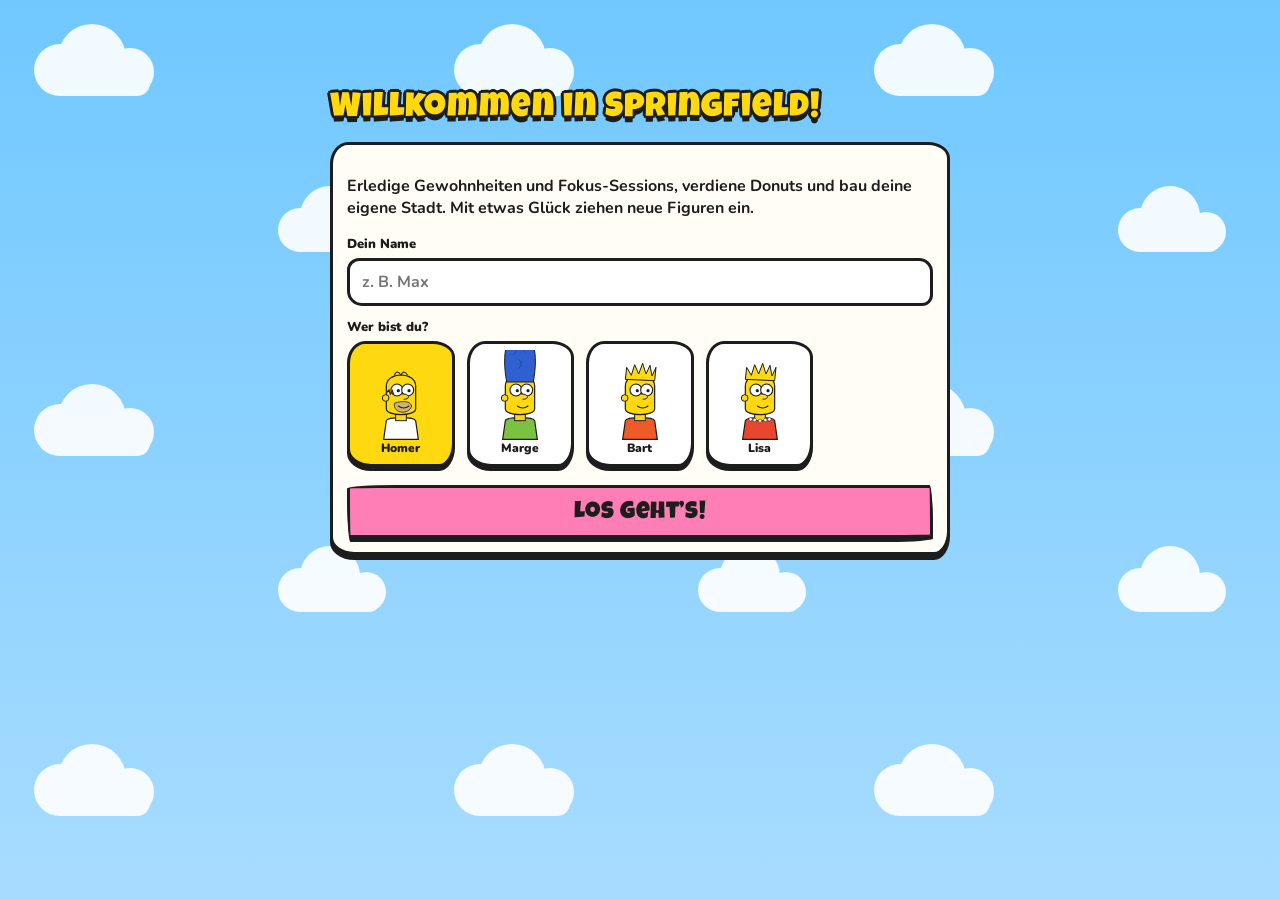
==== index.html @ 003616ef "Springfield Habits: first online version Simpsons-themed habit and focus PWA: world builder, researc" ====
<!doctype html>
<html lang="de">
<head>
  <meta charset="utf-8">
  <meta name="viewport" content="width=device-width, initial-scale=1, viewport-fit=cover, user-scalable=no">
  <title>Springfield Habits</title>
  <meta name="theme-color" content="#2f8fd6">
  <meta name="color-scheme" content="light">
  <meta name="apple-mobile-web-app-capable" content="yes">
  <meta name="mobile-web-app-capable" content="yes">
  <meta name="apple-mobile-web-app-status-bar-style" content="black-translucent">
  <meta name="apple-mobile-web-app-title" content="Springfield">
  <link rel="manifest" href="manifest.webmanifest">
  <link rel="apple-touch-icon" href="icon-180.png">
  <link rel="icon" href="icon.svg" type="image/svg+xml">
  <link rel="preconnect" href="https://fonts.googleapis.com">
  <link rel="preconnect" href="https://fonts.gstatic.com" crossorigin>
  <link href="https://fonts.googleapis.com/css2?family=Luckiest+Guy&family=Nunito:wght@600;700;800;900&display=swap" rel="stylesheet">
  <link rel="stylesheet" href="style.css">
</head>
<body>
  <canvas id="world"></canvas>
  <header id="hud"></header>
  <div id="homeui" hidden></div>
  <div id="buildui" hidden></div>
  <main id="page" hidden></main>
  <div id="bubble" class="bubble" hidden></div>
  <div id="modal" hidden><div class="sheet" id="sheet"></div></div>
  <div id="toasts"></div>
  <script src="data.js"></script>
  <script src="questdata.js"></script>
  <script src="art.js"></script>
  <script src="icons.js"></script>
  <script src="isoart.js"></script>
  <script src="app.js"></script>
  <script src="quests.js"></script>
  <script src="remind.js"></script>
  <script src="world.js"></script>
</body>
</html>
---- style.css ----
/* Springfield Habits – Cartoon-Stil: dicke schwarze Konturen, flache Farben, wackelige Formen */
:root {
  --sky: #70c8ff;
  --sky2: #a8dcff;
  --yellow: #ffd90f;
  --ink: #1d1d1d;
  --ink2: #3a4150;
  --muted: #6a7384;
  --card: #fffdf6;
  --line: #e6e1d2;
  --pink: #ff7eb6;
  --blue: #4aa3f0;
  --green: #7cc242;
  --red: #f05a28;
  --orange: #f2a33a;
  --wob: 18px 22px 16px 24px / 22px 16px 24px 18px;
  --wob2: 255px 18px 225px 18px / 18px 225px 18px 255px;
  --font: "Nunito", ui-rounded, "SF Pro Rounded", system-ui, sans-serif;
  --display: "Luckiest Guy", "Arial Black", Impact, sans-serif;
  font-family: var(--font);
  font-weight: 700;
  color: var(--ink);
}
* { box-sizing: border-box; -webkit-tap-highlight-color: transparent; }
html, body { margin: 0; height: 100%; overflow: hidden; }
body { background: #2f8fd6; overscroll-behavior: none; -webkit-user-select: none; user-select: none; }
input, textarea, select, button { font: inherit; color: inherit; }
textarea, input[type=text], input[type=number] { -webkit-user-select: text; user-select: text; }
button { cursor: pointer; }
[hidden] { display: none !important; }

/* ---------- Welt ---------- */
#world { position: fixed; inset: 0; width: 100vw; height: 100vh; touch-action: none; display: block; }

/* ---------- HUD ---------- */
#hud { position: fixed; top: 0; left: 0; right: 0; z-index: 30; display: flex; justify-content: center; align-items: center;
  padding: calc(env(safe-area-inset-top) + 10px) 12px 0; pointer-events: none; }
#hud > * { pointer-events: auto; }
.hudpill { display: flex; align-items: center; gap: 8px; background: rgba(20, 34, 54, .82); color: #fff; border: 3px solid var(--ink); border-radius: 999px;
  padding: 3px 14px 3px 4px; box-shadow: 0 4px 0 rgba(0,0,0,.35); font-weight: 900; font-size: 15px; backdrop-filter: blur(6px); -webkit-backdrop-filter: blur(6px); }
.hudpill .me { display: flex; align-items: center; gap: 6px; border: 0; background: none; color: #fff; padding: 0; font-weight: 900; }
.hudpill .face { width: 32px; height: 32px; border-radius: 50%; overflow: hidden; background: #fff3a8; border: 2px solid var(--ink); display: block; }
.hudpill .lvl { display: flex; flex-direction: column; align-items: flex-start; line-height: 1; font-size: 13px; }
.hudpill .sep { width: 1.5px; height: 20px; background: rgba(255,255,255,.3); }
.hudpill .hstat { display: inline-flex; align-items: center; gap: 4px; font-variant-numeric: tabular-nums; white-space: nowrap; }
.xpbar { height: 6px; width: 48px; background: rgba(255,255,255,.25); border-radius: 3px; overflow: hidden; margin-top: 3px; }
.xpbar i { display: block; height: 100%; background: #6be05a; border-radius: 3px; }
.card .xpbar { background: #e8e4d6; border: 1.5px solid var(--ink); }
.card .xpbar i { background: var(--green); }
.gear { position: absolute; right: 12px; top: calc(env(safe-area-inset-top) + 8px); }

/* ---------- Runde Cartoon-Buttons ---------- */
.rbtn { width: 58px; height: 58px; border-radius: 50%; border: 3px solid var(--ink); background: #fffdf6; display: grid; place-items: center;
  box-shadow: 0 4px 0 var(--ink); padding: 0; transition: transform .08s; }
.rbtn:active { transform: translateY(3px); box-shadow: 0 1px 0 var(--ink); }
.rbtn.small { width: 44px; height: 44px; box-shadow: 0 3px 0 var(--ink); }

/* ---------- Startbildschirm-Steuerung ---------- */
#homeui { position: fixed; inset: 0; z-index: 20; pointer-events: none; }
#homeui > * { pointer-events: auto; }
.todaychip { position: absolute; left: 50%; transform: translateX(-50%); top: calc(env(safe-area-inset-top) + 62px); border: 2px solid var(--ink);
  background: rgba(20, 34, 54, .75); color: #fff; border-radius: 999px; padding: 4px 12px; font-size: 13px; font-weight: 800; white-space: nowrap; }
.homebar { position: absolute; left: 0; right: 0; bottom: calc(env(safe-area-inset-bottom) + 16px); display: flex; align-items: flex-end; justify-content: space-between; padding: 0 18px; pointer-events: none; }
.homebar > * { pointer-events: auto; }
.homebar > .rbtn { margin-bottom: 4px; }
.mainbtns { display: flex; flex-direction: column; align-items: center; gap: 10px; }
.checkin { display: flex; align-items: center; gap: 8px; font-size: 30px !important; padding: 8px 22px 6px 10px !important; transform: rotate(-2deg); }
.checkin .face { width: 42px; height: 42px; border-radius: 50%; overflow: hidden; background: #fff3a8; border: 3px solid var(--ink); display: block; flex: none; }
.checkin .face svg { width: 100%; height: 100%; }
.focusbtn { font-size: 21px !important; padding: 6px 26px 4px !important; transform: rotate(1.5deg); min-width: 120px; }
.checkin:active { transform: rotate(-2deg) translateY(3px); }
.focusbtn:active { transform: rotate(1.5deg) translateY(3px); }

/* ---------- Bau-Modus ---------- */
#buildui { position: fixed; inset: 0; z-index: 25; pointer-events: none; }
#buildui > * { pointer-events: auto; }
.buildtop { position: absolute; top: calc(env(safe-area-inset-top) + 62px); left: 12px; right: 12px; display: flex; justify-content: space-between; align-items: center; pointer-events: none !important; }
.buildtop > * { pointer-events: auto; }
.chip { background: var(--yellow); border: 3px solid var(--ink); border-radius: var(--wob2); padding: 6px 14px 4px; font-family: var(--display); font-size: 17px; box-shadow: 0 3px 0 var(--ink); }
.tray, .ghostbar { position: absolute; left: 10px; right: 10px; bottom: calc(env(safe-area-inset-bottom) + 10px); margin: 0 auto !important; max-width: 620px; padding: 10px 10px 8px !important; }
.ghostname { font-family: var(--display); font-size: 22px; text-align: center; letter-spacing: .5px; }
.slots { display: flex; gap: 8px; overflow-x: auto; padding: 8px 4px 8px; scrollbar-width: none; }
.slots::-webkit-scrollbar { display: none; }
.slot { flex: none; width: 74px; border: 3px solid var(--ink); border-radius: 14px 18px 12px 16px; background: #fff; padding: 4px 3px 5px; font-size: 10.5px; font-weight: 800;
  display: flex; flex-direction: column; align-items: center; gap: 2px; position: relative; box-shadow: 0 3px 0 var(--ink); }
.slot:active { transform: translateY(2px); box-shadow: 0 1px 0 var(--ink); }
.slot.on { background: var(--yellow); }
.slot .pv { width: 56px; height: 48px; display: grid; place-items: center; }
.slot .nm { line-height: 1.1; text-align: center; }
.slot .swatch { width: 44px; height: 30px; border: 3px solid var(--ink); border-radius: 8px; margin: 6px 0 4px; transform: skewX(-12deg); }
.slot .count { position: absolute; top: -8px; right: -8px; background: var(--red); color: #fff; border: 2px solid var(--ink); border-radius: 999px; font-size: 11px; padding: 0 6px; font-weight: 900; }

/* ---------- Seiten (über der Welt) ---------- */
#page { position: fixed; inset: 0; z-index: 28; overflow-y: auto; -webkit-overflow-scrolling: touch;
  padding: calc(env(safe-area-inset-top) + 64px) 16px calc(env(safe-area-inset-bottom) + 32px);
  background-color: var(--sky);
  background-image: url("data:image/svg+xml,%3Csvg xmlns='http://www.w3.org/2000/svg' width='420' height='360'%3E%3Cg fill='%23ffffff' opacity='.9'%3E%3Ccircle cx='60' cy='70' r='26'/%3E%3Ccircle cx='92' cy='58' r='34'/%3E%3Ccircle cx='130' cy='72' r='24'/%3E%3Crect x='50' y='70' width='100' height='26' rx='13'/%3E%3Ccircle cx='300' cy='230' r='22'/%3E%3Ccircle cx='330' cy='216' r='30'/%3E%3Ccircle cx='366' cy='232' r='20'/%3E%3Crect x='290' y='230' width='90' height='22' rx='11'/%3E%3C/g%3E%3C/svg%3E"),
    linear-gradient(180deg, var(--sky) 0%, var(--sky2) 100%);
  background-attachment: local, fixed; }
#page > * { max-width: 620px; margin-left: auto; margin-right: auto; }
.pagehead { display: flex; align-items: center; gap: 12px; margin-bottom: 14px; }
.pagehead h1 { margin: 0; }

h1, .title { font-family: var(--display); font-weight: 400; font-size: 34px; line-height: 1.05; letter-spacing: 1px; margin: 6px 0 14px; color: var(--yellow);
  text-shadow: 3px 0 0 var(--ink), -3px 0 0 var(--ink), 0 3px 0 var(--ink), 0 -3px 0 var(--ink), 2px 2px 0 var(--ink), -2px -2px 0 var(--ink), 2px -2px 0 var(--ink), -2px 2px 0 var(--ink), 0 6px 0 var(--ink); }
h2 { font-family: var(--display); font-weight: 400; font-size: 21px; letter-spacing: .6px; margin: 20px 2px 8px; }
h3 { font-size: 16px; margin: 0; font-weight: 900; }
p { line-height: 1.4; }
.card { background: var(--card); border: 3px solid var(--ink); border-radius: var(--wob); padding: 14px; margin-bottom: 14px; box-shadow: 0 5px 0 var(--ink); }
.muted { color: var(--muted); }
.small { font-size: 13px; }
.row { display: flex; align-items: center; gap: 10px; }
.row.wrap { flex-wrap: wrap; }
.grow { flex: 1; min-width: 0; }
.center { text-align: center; }
a { color: #1f6fc0; }

/* ---------- Cartoon-Buttons ---------- */
.btn { font-family: var(--display); font-weight: 400; letter-spacing: .6px; font-size: 18px; line-height: 1.1; color: var(--ink);
  border: 3px solid var(--ink); background: var(--yellow); border-radius: var(--wob2); padding: 10px 18px 7px; box-shadow: 0 4px 0 var(--ink);
  transition: transform .06s, box-shadow .06s; display: inline-flex; white-space: nowrap; align-items: center; justify-content: center; gap: 6px; }
.btn:active { transform: translateY(3px); box-shadow: 0 1px 0 var(--ink); }
.btn.pink { background: var(--pink); }
.btn.blue { background: var(--blue); color: #fff; text-shadow: 2px 2px 0 var(--ink); }
.btn.green { background: #8fe06a; }
.btn.red { background: #ff8a6a; }
.btn.white, .btn.secondary { background: #fffdf6; }
.btn.big { font-size: 24px; padding: 12px 24px 9px; }
.btn.small { font-size: 14px; padding: 6px 12px 4px; box-shadow: 0 3px 0 var(--ink); }
.btn.block { width: 100%; }
.btn.round { width: 50px; height: 50px; padding: 0; border-radius: 50%; font-family: var(--font); font-weight: 900; font-size: 20px; }
.btn:disabled { opacity: .45; transform: none; }
.seg { display: flex; gap: 8px; overflow-x: auto; padding: 2px 2px 8px; margin-bottom: 8px; scrollbar-width: none; }
.seg::-webkit-scrollbar { display: none; }
.seg button { flex: none; border: 3px solid var(--ink); background: #fffdf6; border-radius: var(--wob2); padding: 6px 14px 5px; font-weight: 900; font-size: 14px; box-shadow: 0 3px 0 var(--ink); }
.seg button.on { background: var(--ink); color: #fff; }
.seg button:active { transform: translateY(2px); box-shadow: 0 1px 0 var(--ink); }

/* ---------- Check-in / Gewohnheiten ---------- */
.dayswitch { margin-bottom: 4px; }
.habit { display: flex; align-items: center; gap: 10px; padding: 12px; margin-bottom: 12px; }
.habit .emo { font-size: 26px; width: 46px; height: 46px; display: grid; place-items: center; flex: none; background: #fff3a8; border: 3px solid var(--ink); border-radius: 50%; }
.habit .name { font-weight: 900; font-size: 17px; }
.habit .meta { font-size: 12.5px; color: var(--muted); font-weight: 700; }
.habit.done { background: #e4f8d8; }
.habit.min { background: #fff4c2; }
.habit.skip { background: #ffe3dc; }
.habit.notdue { opacity: .6; }
.checks { display: flex; gap: 6px; flex: none; }
.checks button { width: 42px; height: 42px; border-radius: 12px 14px 11px 15px; border: 3px solid var(--ink); background: #fff; font-size: 18px; font-weight: 900; display: grid; place-items: center; padding: 0; box-shadow: 0 3px 0 var(--ink); }
.checks button:active { transform: translateY(2px); box-shadow: 0 1px 0 var(--ink); }
.checks button.on.done { background: #8fe06a; }
.checks button.on.min { background: var(--yellow); }
.checks button.on.skip { background: #ff8a6a; }
.group-title { font-family: var(--display); font-size: 17px; letter-spacing: .6px; color: var(--ink2); margin: 16px 4px 8px; }
.empty { text-align: center; padding: 24px 12px; }

/* ---------- Fokus ---------- */
.timer { font-family: var(--display); font-size: 64px; text-align: center; font-variant-numeric: tabular-nums; letter-spacing: 1px; margin: 8px 0; }
.ring { position: relative; width: 240px; height: 240px; margin: 0 auto; }
.ring svg.prog { position: absolute; inset: 0; transform: rotate(-90deg); }
.ring .inner { position: absolute; inset: 0; display: flex; flex-direction: column; align-items: center; justify-content: center; }
.ring .inner .timer { font-size: 46px; margin: 0; }
.chips { display: flex; gap: 8px; flex-wrap: wrap; justify-content: center; }
.chips button { border: 3px solid var(--ink); background: #fff; border-radius: 999px; padding: 6px 13px; font-weight: 900; box-shadow: 0 3px 0 var(--ink); }
.chips button.on { background: var(--yellow); }
.toggle { display: flex; align-items: center; justify-content: space-between; gap: 10px; padding: 8px 0; }
.switch { position: relative; width: 54px; height: 32px; flex: none; }
.switch input { opacity: 0; width: 0; height: 0; position: absolute; }
.switch span { position: absolute; inset: 0; background: #d8dde6; border: 3px solid var(--ink); border-radius: 999px; transition: .15s; }
.switch span::after { content: ''; position: absolute; width: 20px; height: 20px; left: 3px; top: 3px; background: #fff; border: 2.5px solid var(--ink); border-radius: 50%; transition: .15s; box-sizing: border-box; }
.switch input:checked + span { background: #8fe06a; }
.switch input:checked + span::after { transform: translateX(21px); }

/* ---------- Laden ---------- */
.grid { display: grid; grid-template-columns: repeat(auto-fill, minmax(150px, 1fr)); gap: 12px; }
.item { background: var(--card); border: 3px solid var(--ink); border-radius: var(--wob); padding: 10px; display: flex; flex-direction: column; align-items: center; gap: 4px; text-align: center; box-shadow: 0 4px 0 var(--ink); }
.item .pv { width: 100%; height: 96px; display: grid; place-items: center; }
.item .nm { font-family: var(--display); font-size: 16px; letter-spacing: .4px; line-height: 1.1; }
.item.locked { opacity: .6; }
.item.locked .pv { filter: grayscale(.8); }
.item .rar { font-size: 11px; font-weight: 800; }
.price { display: inline-flex; align-items: center; gap: 4px; font-variant-numeric: tabular-nums; }

/* ---------- Mehr / Statistik ---------- */
.menu { padding: 4px 14px; }
.menu button { width: 100%; display: flex; align-items: center; gap: 12px; text-align: left; border: 0; border-bottom: 2px dashed var(--line); background: none; padding: 14px 2px; font-weight: 900; font-size: 16px; }
.menu button:last-child { border-bottom: 0; }
.menu button span.ic { font-size: 24px; width: 32px; text-align: center; }
.menu button .badge { margin-left: auto; background: var(--red); color: #fff; font-size: 12px; border: 2px solid var(--ink); border-radius: 999px; padding: 1px 8px; }
.tiles { display: grid; grid-template-columns: repeat(2, 1fr); gap: 12px; margin-bottom: 14px; }
.stat { background: var(--card); border: 3px solid var(--ink); border-radius: var(--wob); padding: 12px; box-shadow: 0 4px 0 var(--ink); }
.stat .v { font-family: var(--display); font-size: 28px; letter-spacing: .5px; font-variant-numeric: tabular-nums; }
.stat .k { font-size: 12px; color: var(--muted); font-weight: 800; }
.bars { display: flex; align-items: flex-end; gap: 4px; height: 120px; padding-top: 8px; border-bottom: 2px solid var(--line); }
.bars .b { flex: 1; display: flex; flex-direction: column; justify-content: flex-end; align-items: center; height: 100%; position: relative; }
.bars .b i { width: 100%; max-width: 22px; background: #2f7fd6; border-radius: 4px 4px 0 0; min-height: 2px; }
.bars .b.today i { background: #1a5aa8; }
.bars .b:hover i, .bars .b.hl i { background: var(--orange); }
.bars .b .tip { position: absolute; bottom: calc(100% + 2px); background: var(--ink); color: #fff; font-size: 11px; padding: 3px 6px; border-radius: 6px; white-space: nowrap; display: none; z-index: 2; }
.bars .b:hover .tip, .bars .b.hl .tip { display: block; }
.barlabels { display: flex; gap: 4px; font-size: 10px; color: var(--muted); margin-top: 4px; }
.barlabels span { flex: 1; text-align: center; }
.heat { display: grid; grid-auto-flow: column; grid-template-rows: repeat(7, 11px); gap: 3px; overflow-x: auto; }
.heat i { width: 11px; height: 11px; border-radius: 3px; background: #ebe7da; }
.heat i.min { background: #9cc3ef; }
.heat i.done { background: #2f7fd6; }
.heat i.frz { background: #b9e6f5; outline: 1.5px dashed #2f7fd6; outline-offset: -2px; }
.heat i.nd { background: transparent; }
.legend { display: flex; gap: 12px; font-size: 12px; color: var(--muted); margin-top: 6px; flex-wrap: wrap; }
.legend i { display: inline-block; width: 10px; height: 10px; border-radius: 3px; margin-right: 4px; vertical-align: -1px; }

/* ---------- Formulare ---------- */
label.f { display: block; font-weight: 900; font-size: 13px; margin: 12px 0 5px; }
.in { width: 100%; border: 3px solid var(--ink); border-radius: 12px 14px 11px 15px; padding: 10px 12px; background: #fff; font-size: 16px; font-weight: 700; }
textarea.in { min-height: 140px; resize: vertical; }
.emopick { display: flex; flex-wrap: wrap; gap: 6px; }
.emopick button { width: 42px; height: 42px; border-radius: 12px; border: 2.5px solid var(--line); background: #fff; font-size: 20px; padding: 0; }
.emopick button.on { border-color: var(--ink); background: var(--yellow); }
.daypick { display: flex; gap: 4px; }
.daypick button { flex: 1; border: 3px solid var(--ink); border-radius: 10px; background: #fff; padding: 8px 0; font-weight: 900; font-size: 13px; }
.daypick button.on { background: var(--yellow); }

/* ---------- To-dos ---------- */
.todo { display: flex; align-items: center; gap: 10px; padding: 10px 2px; border-bottom: 2px dashed var(--line); }
.todo:last-child { border-bottom: 0; }
.todo .box { width: 30px; height: 30px; border: 3px solid var(--ink); border-radius: 8px; background: #fff; flex: none; display: grid; place-items: center; font-weight: 900; padding: 0; }
.todo.done .box { background: #8fe06a; }
.todo.done .t { text-decoration: line-through; color: var(--muted); }
.x { border: 0; background: none; font-size: 20px; color: var(--muted); padding: 4px 8px; }

/* ---------- Figuren ---------- */
.chargrid { display: grid; grid-template-columns: repeat(auto-fill, minmax(98px, 1fr)); gap: 12px; }
.charcard { background: #fff; border: 3px solid var(--ink); border-radius: var(--wob); padding: 6px 4px 8px; text-align: center; box-shadow: 0 4px 0 var(--ink); display: flex; flex-direction: column; align-items: center; }
.charcard .pv { height: 92px; overflow: hidden; display: flex; align-items: flex-end; }
.charcard.locked .pv svg { filter: brightness(0) opacity(.25); }
.charcard .nm { font-size: 12px; font-weight: 900; line-height: 1.1; }

/* ---------- Modal, Toasts, Sprechblase ---------- */
#modal { position: fixed; inset: 0; z-index: 50; background: rgba(20,30,40,.45); display: flex; align-items: flex-end; justify-content: center; }
.sheet { background: var(--card); width: 100%; max-width: 560px; max-height: 88vh; overflow-y: auto; border: 3px solid var(--ink); border-bottom: 0; border-radius: 26px 30px 0 0;
  padding: 18px 16px calc(18px + env(safe-area-inset-bottom)); animation: up .2s ease-out; -webkit-user-select: text; user-select: text; }
.sheet h2 { margin-top: 0; }
@keyframes up { from { transform: translateY(40px); opacity: .5; } }
#toasts { position: fixed; left: 0; right: 0; top: calc(env(safe-area-inset-top) + 100px); z-index: 60; display: flex; flex-direction: column; align-items: center; gap: 6px; pointer-events: none; padding: 0 16px; }
.toast { background: #fffdf6; color: var(--ink); border: 3px solid var(--ink); border-radius: var(--wob2); padding: 9px 16px; font-weight: 900; font-size: 14px; max-width: 100%; box-shadow: 0 4px 0 var(--ink); animation: pop2 .2s ease-out; }
@keyframes pop2 { from { transform: translateY(-10px) scale(.9); opacity: 0; } }
.bubble { position: fixed; z-index: 35; background: #fff; border: 3px solid var(--ink); border-radius: 16px 20px 14px 18px; padding: 7px 12px; font-size: 14px; font-weight: 900;
  max-width: 220px; transform: translate(-50%, -100%); pointer-events: none; text-align: center; box-shadow: 0 3px 0 var(--ink); }
.bubble::after { content: ''; position: absolute; left: 50%; bottom: -12px; border: 8px solid transparent; border-top-color: var(--ink); transform: translateX(-50%); }
.reveal { text-align: center; }
.reveal .pv { display: inline-block; animation: spin .7s ease-out; }
@keyframes spin { from { transform: scale(.2) rotate(-200deg); opacity: 0; } }

/* ---------- Fragebogen ---------- */
.quizhead { display: flex; align-items: center; gap: 10px; margin-bottom: 14px; }
.qzbar { flex: 1; height: 16px; background: #fffdf6; border: 3px solid var(--ink); border-radius: 10px; overflow: hidden; }
.qzbar i { display: block; height: 100%; background: var(--yellow); border-right: 3px solid var(--ink); transition: width .25s; }
.qtitle { font-size: 28px; }
.qkick { font-family: var(--display); font-size: 13px; letter-spacing: .6px; color: var(--ink2); text-transform: uppercase; }
.qopts { display: flex; flex-direction: column; gap: 10px; }
.qopt { position: relative; text-align: left; border: 3px solid var(--ink); background: var(--card); border-radius: var(--wob); padding: 13px 16px; font-weight: 900; font-size: 16px; box-shadow: 0 4px 0 var(--ink); }
.qopt:active { transform: translateY(3px); box-shadow: 0 1px 0 var(--ink); }
.qopt.on { background: var(--yellow); }
.qopt .rank { display: inline-grid; place-items: center; width: 26px; height: 26px; margin-right: 8px; border-radius: 50%; background: var(--ink); color: #fff; font-size: 14px; }
.quizhost { display: flex; align-items: flex-end; gap: 6px; margin: 0 0 12px; }
.quizhost > svg { flex: none; width: 96px; height: auto; }
.speech { position: relative; background: #fff; border: 3px solid var(--ink); border-radius: 18px 22px 16px 20px; padding: 12px 14px; font-weight: 800; margin-bottom: 40px; box-shadow: 0 4px 0 var(--ink); }
.speech::before { content: ''; position: absolute; left: -14px; bottom: 14px; border: 8px solid transparent; border-right: 10px solid var(--ink); }
.qsum .qemo, .qemo { font-size: 32px; }
.qlist { margin: 6px 0 0; padding-left: 4px; list-style: none; font-size: 14px; }
.qlist li { padding: 3px 0; }

/* ---------- Quests ---------- */
.dchip { display: inline-block; font-size: 11px; font-weight: 900; padding: 1px 7px; border: 2px solid var(--ink); border-radius: 999px; background: #fff; vertical-align: 1px; color: var(--ink); }
.dchip.d-easy { background: #bff0a4; }
.dchip.d-medium { background: #ffe66b; }
.dchip.d-hard { background: #ffb39e; }
.cue { font-size: 12.5px; font-weight: 800; color: #1f6fc0; }
.questcta { display: flex; align-items: center; gap: 12px; width: 100%; text-align: left; font: inherit; background: #fff6c9; }
.quest .qface { width: 64px; height: 64px; flex: none; border-radius: 50%; overflow: hidden; border: 3px solid var(--ink); background: #fff3a8; }
.quest .qface svg { width: 100%; height: 100%; }
.qname { font-family: var(--display); font-size: 22px; letter-spacing: .5px; line-height: 1.1; margin: 2px 0 6px; }
.pbar { display: block; height: 8px; background: #ebe7da; border: 2px solid var(--ink); border-radius: 6px; overflow: hidden; margin-top: 5px; }
.pbar.big { height: 14px; border-width: 3px; }
.pbar i { display: block; height: 100%; background: var(--green); }
.woop { background: #e9f4ff; border: 2.5px dashed #1f6fc0; border-radius: 12px; padding: 8px 10px; margin: 12px 0 4px; font-size: 14px; }
.stage { border-top: 2.5px dashed var(--line); margin-top: 10px; padding-top: 8px; }
.stage summary { display: flex; align-items: center; gap: 8px; list-style: none; cursor: pointer; font-weight: 900; padding: 4px 0; }
.stage summary::-webkit-details-marker { display: none; }
.stage .sn { width: 28px; height: 28px; flex: none; display: grid; place-items: center; border: 3px solid var(--ink); border-radius: 50%; background: #fff; font-size: 14px; }
.stage.now .sn { background: var(--yellow); }
.stage.done .sn { background: #8fe06a; }
.stage.next { opacity: .6; }
.subq { display: flex; align-items: center; gap: 10px; width: 100%; text-align: left; font: inherit; color: inherit; background: #fff; border: 2.5px solid var(--ink); border-radius: 14px 16px 12px 15px; padding: 9px 10px; margin: 8px 0; box-shadow: 0 3px 0 var(--ink); }
.subq:active { transform: translateY(2px); box-shadow: 0 1px 0 var(--ink); }
.subq .ti { font-size: 22px; flex: none; }
.subq .nm { display: block; font-weight: 900; font-size: 15px; line-height: 1.2; }
.subq .meta { display: block; font-size: 12px; color: var(--muted); font-weight: 800; margin-top: 2px; }
.subq.done { background: #e4f8d8; }
.subq.done .nm { text-decoration: line-through; text-decoration-thickness: 2px; }
.subq.locked { opacity: .55; box-shadow: none; }
.tick { width: 28px; height: 28px; display: grid; place-items: center; border: 3px solid var(--ink); border-radius: 8px; background: #8fe06a; font-weight: 900; flex: none; }
.sources { font-size: 13px; display: flex; flex-direction: column; gap: 4px; background: #f6f2e6; border-radius: 12px; padding: 8px 10px; }

/* ---------- Check-in (Phase 4) ---------- */
.datenav { display: flex; align-items: center; gap: 10px; background: var(--card); border: 3px solid var(--ink); border-radius: var(--wob); box-shadow: 0 4px 0 var(--ink); padding: 8px 10px; margin-bottom: 12px; text-align: center; }
.datenav b { display: block; font-family: var(--display); font-weight: 400; font-size: 24px; letter-spacing: .6px; line-height: 1.1; }
.datenav span { font-size: 13px; color: var(--muted); }
.datenav .rbtn { flex: none; }
.datenav .rbtn.fwd svg { transform: scaleX(-1); }
.datenav .rbtn:disabled { opacity: .3; pointer-events: none; }
.filters { flex-wrap: nowrap; gap: 6px; }
.filters button { flex: 1 1 auto; min-width: 0; padding-left: 6px; padding-right: 6px; white-space: nowrap; font-size: 13.5px; }
.filters button .n { display: inline-grid; place-items: center; min-width: 22px; height: 20px; padding: 0 6px; margin-left: 4px; border-radius: 999px; background: var(--yellow); color: var(--ink); font-size: 12px; }
.filters button.on .n { background: #fff; }
.hgroup { margin-bottom: 6px; }
.ghead { display: flex; align-items: center; gap: 8px; width: 100%; border: 0; background: none; padding: 10px 4px 8px; text-align: left; font-family: var(--display); font-size: 18px; letter-spacing: .6px; color: var(--ink2); }
.ghead .gic { font-size: 22px; }
.ghead .gcount { font-family: var(--font); font-weight: 900; font-size: 13px; background: var(--ink); color: #fff; border-radius: 999px; padding: 2px 9px; }
.ghead .chev { transition: transform .2s; display: grid; }
.hgroup.shut .chev { transform: rotate(-90deg); }
.hswipe { position: relative; margin-bottom: 12px; }
.swipebg { position: absolute; inset: 2px 2px 6px; border-radius: var(--wob); border: 3px solid var(--ink); display: none; align-items: center; justify-content: space-between; padding: 0 18px; font-weight: 900; font-size: 15px; }
.swipebg span { display: none; align-items: center; gap: 6px; }
.hswipe.goR .swipebg, .hswipe.goL .swipebg { display: flex; }
.hswipe.goR .swipebg { background: #8fe06a; }
.hswipe.goL .swipebg { background: #ff8a6a; justify-content: flex-end; }
.hswipe.goR .swipebg .l, .hswipe.goL .swipebg .r { display: flex; }
.hc { position: relative; margin-bottom: 0; touch-action: pan-y; transition: transform .18s ease-out; }
.hc.dragging { transition: none; }
.hc .badge { position: relative; flex: none; align-self: flex-start; }
.hc .badge .emo { width: 52px; height: 52px; font-size: 28px; }
.hc .badge .host { position: absolute; right: -10px; bottom: -12px; width: 30px; height: 30px; border-radius: 50%; background: #fff; border: 2.5px solid var(--ink); overflow: hidden; display: grid; place-items: center; }
.hc .badge .host svg { width: 30px; height: 30px; }
.hc { flex-wrap: wrap; row-gap: 4px; }
.hc .body { min-width: 0; flex: 1 1 0; }
.hc > .dots { flex-basis: 100%; margin: 4px 0 0 62px; }
.hc .streak { font-weight: 900; color: #e0662a; }
.hc .sbonus { font-weight: 900; font-size: 11.5px; background: #ffe2cc; color: #b8461a; border: 2px solid #e0662a; border-radius: 999px; padding: 0 6px; white-space: nowrap; }
.dots { display: flex; gap: 4px; margin-top: 6px; }
.dots i { flex: none; width: 20px; height: 20px; border-radius: 50%; border: 2px solid var(--ink); background: #fff; display: grid; place-items: center; }
.dots i b { font-size: 9px; font-weight: 900; font-style: normal; color: var(--ink); opacity: .7; }
.dots i.done { background: #8fe06a; }
.dots i.min { background: var(--yellow); }
.dots i.skip { background: #ff8a6a; }
.dots i.ice { background: #9fdcff; }
.dots i.miss { border-style: dashed; border-color: #ff6a4a; }
.dots i.free, .dots i.pre { border-color: transparent; background: rgba(0,0,0,.06); }
.dots i.cur { box-shadow: 0 0 0 2px var(--card), 0 0 0 4px var(--ink); }
.allclear { display: flex; align-items: center; gap: 12px; text-align: left; }
.allclear p { margin: 0; }

/* ---------- Fokus über der Welt ---------- */
#page.focusmode { background: rgba(14, 24, 48, .62); background-image: none; -webkit-backdrop-filter: blur(1.5px); backdrop-filter: blur(1.5px); }
.focus { text-align: center; color: #fff; }
.focus .fhead { display: flex; align-items: center; gap: 12px; margin-bottom: 4px; text-align: left; }
.focus .fhead h1 { margin: 0; }
.focus .fhead .chip { color: var(--ink); }
.fscene { position: relative; width: 300px; height: 252px; margin: 0 auto; }
.fscene > svg { display: block; overflow: visible; }
.thought { position: absolute; right: 4px; top: 6px; width: 74px; height: 62px; background: #fff; border: 3px solid var(--ink); border-radius: 50%;
  display: grid; place-items: center; font-size: 34px; box-shadow: 0 4px 0 var(--ink); animation: bob 3s ease-in-out infinite; }
.thought::before, .thought::after { content: ''; position: absolute; background: #fff; border: 3px solid var(--ink); border-radius: 50%; }
.thought::before { width: 18px; height: 16px; left: -6px; bottom: -14px; }
.thought::after { width: 10px; height: 9px; left: -20px; bottom: -26px; }
@keyframes bob { 0%, 100% { transform: translateY(0); } 50% { transform: translateY(-6px); } }
.fline { font-weight: 900; font-size: 19px; margin: 6px 0 0; min-height: 26px; text-shadow: 0 2px 0 var(--ink); }
.ftimer { font-family: var(--display); font-size: 88px; line-height: 1; margin: 12px 0 14px; color: var(--yellow); letter-spacing: 2px;
  -webkit-text-stroke: 3px var(--ink); paint-order: stroke fill; text-shadow: 0 6px 0 var(--ink); font-variant-numeric: tabular-nums; }
.fbar { height: 22px; max-width: 320px; margin: 0 auto; border: 3px solid var(--ink); border-radius: 999px; background: #fff8e0; overflow: hidden; box-shadow: 0 4px 0 var(--ink); }
.fbar i { display: block; height: 100%; background: var(--yellow); border-right: 3px solid var(--ink); transition: width .5s linear; }
.focus.brk .fbar i { background: #8fe06a; }
.fsub { font-size: 14px; opacity: .8; margin: 8px 0 0; }
.in.fnote { max-width: 320px; margin: 14px auto 0; display: block; text-align: center; background: rgba(255, 255, 255, .92); }
.fctl { display: flex; align-items: center; justify-content: center; gap: 22px; margin-top: 16px; }
.fctl .fspace { width: 58px; }
.stopsign { width: 132px; height: 132px; padding: 0; border: 0; background: none; touch-action: none; -webkit-touch-callout: none; transition: transform .1s; }
.stopsign svg { display: block; overflow: visible; filter: drop-shadow(0 5px 0 var(--ink)); }
.stopsign:active, .stopsign.holding { transform: scale(.95); }
.stopsign .holdring { transition: stroke-dashoffset .15s; }
.stopsign.holding .holdring { stroke-dashoffset: 0; transition: stroke-dashoffset .9s linear; }
.fhint { font-size: 13px; opacity: .75; margin: 10px auto 0; max-width: 300px; }
.fchips { margin: 0 0 14px; }
.fgo { max-width: 320px; margin: 0 auto 16px; font-family: var(--display); font-weight: 400; font-size: 30px; letter-spacing: 1px; }
.focus .card { color: var(--ink); text-align: left; max-width: 420px; margin-left: auto; margin-right: auto; }
.fopts .chips { justify-content: flex-end; }
.focus .chips button, .in.fnote { color: var(--ink); }

/* Eigene Icons (icons.js) */
.icn { width: 1.2em; height: 1.2em; display: inline-block; vertical-align: -0.22em; flex-shrink: 0; overflow: visible; }

@media (max-width: 380px) {
  .hudpill { font-size: 13px; gap: 6px; padding-right: 10px; }
  .checkin { font-size: 26px !important; }
  h1, .title { font-size: 30px; }
}

/* ---------- Erinnerungen (Phase 5) ---------- */
.remindhero { display: flex; align-items: center; gap: 12px; background: #fffbe0; }
.remindhero .pv { flex: none; }
.remindlist .rrow { display: flex; align-items: center; gap: 10px; padding: 8px 0; border-bottom: 2px dashed rgba(0,0,0,.12); }
.remindlist .rrow:last-of-type { border-bottom: 0; }
.rrow .emo { flex: none; width: 34px; font-size: 22px; text-align: center; }
.rrow input[type=time] { flex: none; width: 112px; padding: 6px 8px; }
.hc .tchip { font-weight: 900; font-size: 11.5px; background: #fff; color: var(--ink); border: 2px solid var(--ink); border-radius: 999px; padding: 0 6px; white-space: nowrap; }
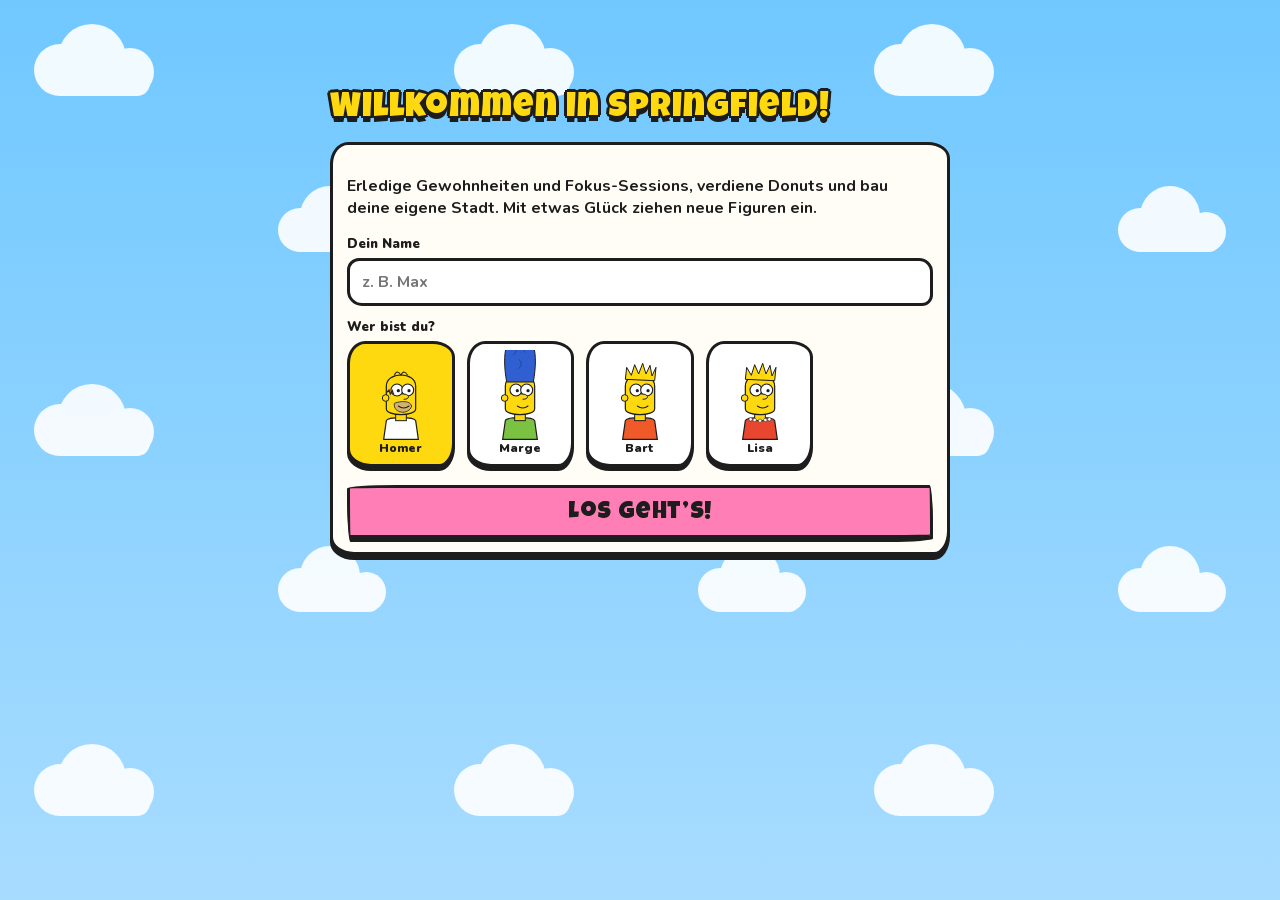
==== commit db1fc9c9: "v20: Stadt spart Akku, Sofortstart offline, lokale Schriften, Fehlerschutz - Stadt: Gelände als Bild" ====
--- a/index.html
+++ b/index.html
@@ -4,7 +4,7 @@
   <meta charset="utf-8">
   <meta name="viewport" content="width=device-width, initial-scale=1, viewport-fit=cover, user-scalable=no">
   <title>Springfield Habits</title>
-  <meta name="theme-color" content="#2f8fd6">
+  <meta name="theme-color" content="#a8dcff">
   <meta name="color-scheme" content="light">
   <meta name="apple-mobile-web-app-capable" content="yes">
   <meta name="mobile-web-app-capable" content="yes">
@@ -13,9 +13,8 @@
   <link rel="manifest" href="manifest.webmanifest">
   <link rel="apple-touch-icon" href="icon-180.png">
   <link rel="icon" href="icon.svg" type="image/svg+xml">
-  <link rel="preconnect" href="https://fonts.googleapis.com">
-  <link rel="preconnect" href="https://fonts.gstatic.com" crossorigin>
-  <link href="https://fonts.googleapis.com/css2?family=Luckiest+Guy&family=Nunito:wght@600;700;800;900&display=swap" rel="stylesheet">
+  <link rel="preload" href="fonts/luckiestguy.woff2" as="font" type="font/woff2" crossorigin>
+  <link rel="preload" href="fonts/nunito.woff2" as="font" type="font/woff2" crossorigin>
   <link rel="stylesheet" href="style.css">
 </head>
 <body>
@@ -31,6 +30,7 @@
   <script src="questdata.js"></script>
   <script src="art.js"></script>
   <script src="icons.js"></script>
+  <script src="sound.js"></script>
   <script src="isoart.js"></script>
   <script src="app.js"></script>
   <script src="quests.js"></script>
--- a/style.css
+++ b/style.css
@@ -1,3 +1,7 @@
+/* Schriften liegen in der App (kein Abruf bei Google, funktioniert offline). Lizenzen in fonts/. */
+@font-face { font-family: 'Luckiest Guy'; font-style: normal; font-weight: 400; font-display: swap; src: url(fonts/luckiestguy.woff2) format('woff2'); unicode-range: U+0000-00FF, U+0131, U+0152-0153, U+02BB-02BC, U+02C6, U+02DA, U+02DC, U+0304, U+0308, U+0329, U+2000-206F, U+20AC, U+2122, U+2191, U+2193, U+2212, U+2215, U+FEFF, U+FFFD; }
+@font-face { font-family: 'Nunito'; font-style: normal; font-weight: 600 900; font-display: swap; src: url(fonts/nunito.woff2) format('woff2'); unicode-range: U+0000-00FF, U+0131, U+0152-0153, U+02BB-02BC, U+02C6, U+02DA, U+02DC, U+0304, U+0308, U+0329, U+2000-206F, U+20AC, U+2122, U+2191, U+2193, U+2212, U+2215, U+FEFF, U+FFFD; }
+
 /* Springfield Habits – Cartoon-Stil: dicke schwarze Konturen, flache Farben, wackelige Formen */
 :root {
   --sky: #70c8ff;
@@ -23,14 +27,20 @@
 }
 * { box-sizing: border-box; -webkit-tap-highlight-color: transparent; }
 html, body { margin: 0; height: 100%; overflow: hidden; }
-body { background: #2f8fd6; overscroll-behavior: none; -webkit-user-select: none; user-select: none; }
+/* iOS-Home-Bildschirm-App mit durchsichtiger Statusleiste: der Viewport ist um die Statusleistenhöhe
+   zu kurz (z. B. 793 statt 852) und alles unterhalb von html wird abgeschnitten. html und body
+   deshalb so hoch wie der Bildschirm machen (--appH aus app.js). */
+html { min-height: calc(100% + env(safe-area-inset-top)); }
+html, body { height: var(--appH, 100%); }
+html { background: var(--sky2); }
+body { background: var(--sky2); overscroll-behavior: none; -webkit-user-select: none; user-select: none; }
 input, textarea, select, button { font: inherit; color: inherit; }
 textarea, input[type=text], input[type=number] { -webkit-user-select: text; user-select: text; }
 button { cursor: pointer; }
 [hidden] { display: none !important; }
 
 /* ---------- Welt ---------- */
-#world { position: fixed; inset: 0; width: 100vw; height: 100vh; touch-action: none; display: block; }
+#world { position: fixed; inset: 0; width: 100vw; height: 100vh; height: var(--appH, 100vh); touch-action: none; display: block; }
 
 /* ---------- HUD ---------- */
 #hud { position: fixed; top: 0; left: 0; right: 0; z-index: 30; display: flex; justify-content: center; align-items: center;
@@ -56,11 +66,11 @@
 .rbtn.small { width: 44px; height: 44px; box-shadow: 0 3px 0 var(--ink); }
 
 /* ---------- Startbildschirm-Steuerung ---------- */
-#homeui { position: fixed; inset: 0; z-index: 20; pointer-events: none; }
+#homeui { position: fixed; inset: 0; bottom: auto; height: var(--appH, 100%); z-index: 20; pointer-events: none; }
 #homeui > * { pointer-events: auto; }
 .todaychip { position: absolute; left: 50%; transform: translateX(-50%); top: calc(env(safe-area-inset-top) + 62px); border: 2px solid var(--ink);
   background: rgba(20, 34, 54, .75); color: #fff; border-radius: 999px; padding: 4px 12px; font-size: 13px; font-weight: 800; white-space: nowrap; }
-.homebar { position: absolute; left: 0; right: 0; bottom: calc(env(safe-area-inset-bottom) + 16px); display: flex; align-items: flex-end; justify-content: space-between; padding: 0 18px; pointer-events: none; }
+.homebar { position: absolute; left: 0; right: 0; bottom: calc(env(safe-area-inset-bottom) + 16px + var(--barGap, 0px)); display: flex; align-items: flex-end; justify-content: space-between; padding: 0 18px; pointer-events: none; }
 .homebar > * { pointer-events: auto; }
 .homebar > .rbtn { margin-bottom: 4px; }
 .mainbtns { display: flex; flex-direction: column; align-items: center; gap: 10px; }
@@ -72,12 +82,12 @@
 .focusbtn:active { transform: rotate(1.5deg) translateY(3px); }
 
 /* ---------- Bau-Modus ---------- */
-#buildui { position: fixed; inset: 0; z-index: 25; pointer-events: none; }
+#buildui { position: fixed; inset: 0; bottom: auto; height: var(--appH, 100%); z-index: 25; pointer-events: none; }
 #buildui > * { pointer-events: auto; }
 .buildtop { position: absolute; top: calc(env(safe-area-inset-top) + 62px); left: 12px; right: 12px; display: flex; justify-content: space-between; align-items: center; pointer-events: none !important; }
 .buildtop > * { pointer-events: auto; }
 .chip { background: var(--yellow); border: 3px solid var(--ink); border-radius: var(--wob2); padding: 6px 14px 4px; font-family: var(--display); font-size: 17px; box-shadow: 0 3px 0 var(--ink); }
-.tray, .ghostbar { position: absolute; left: 10px; right: 10px; bottom: calc(env(safe-area-inset-bottom) + 10px); margin: 0 auto !important; max-width: 620px; padding: 10px 10px 8px !important; }
+.tray, .ghostbar { position: absolute; left: 10px; right: 10px; bottom: calc(env(safe-area-inset-bottom) + 10px + var(--barGap, 0px)); margin: 0 auto !important; max-width: 620px; padding: 10px 10px 8px !important; }
 .ghostname { font-family: var(--display); font-size: 22px; text-align: center; letter-spacing: .5px; }
 .slots { display: flex; gap: 8px; overflow-x: auto; padding: 8px 4px 8px; scrollbar-width: none; }
 .slots::-webkit-scrollbar { display: none; }
@@ -92,11 +102,14 @@
 
 /* ---------- Seiten (über der Welt) ---------- */
 #page { position: fixed; inset: 0; z-index: 28; overflow-y: auto; -webkit-overflow-scrolling: touch;
-  padding: calc(env(safe-area-inset-top) + 64px) 16px calc(env(safe-area-inset-bottom) + 32px);
+  padding: calc(env(safe-area-inset-top) + 64px) 16px calc(env(safe-area-inset-bottom) + 32px + var(--barGap, 0px));
   background-color: var(--sky);
   background-image: url("data:image/svg+xml,%3Csvg xmlns='http://www.w3.org/2000/svg' width='420' height='360'%3E%3Cg fill='%23ffffff' opacity='.9'%3E%3Ccircle cx='60' cy='70' r='26'/%3E%3Ccircle cx='92' cy='58' r='34'/%3E%3Ccircle cx='130' cy='72' r='24'/%3E%3Crect x='50' y='70' width='100' height='26' rx='13'/%3E%3Ccircle cx='300' cy='230' r='22'/%3E%3Ccircle cx='330' cy='216' r='30'/%3E%3Ccircle cx='366' cy='232' r='20'/%3E%3Crect x='290' y='230' width='90' height='22' rx='11'/%3E%3C/g%3E%3C/svg%3E"),
     linear-gradient(180deg, var(--sky) 0%, var(--sky2) 100%);
   background-attachment: local, fixed; }
+/* iOS-Home-Bildschirm-App: innerHeight und 100vh sind dort teils kürzer als der Bildschirm.
+   --appH (app.js) ist die echte Bildschirmhöhe; alle Vollbild-Ebenen richten sich danach. */
+#page { bottom: auto; height: var(--appH, 100%); }
 #page > * { max-width: 620px; margin-left: auto; margin-right: auto; }
 .pagehead { display: flex; align-items: center; gap: 12px; margin-bottom: 14px; }
 .pagehead h1 { margin: 0; }
@@ -134,6 +147,7 @@
 .seg::-webkit-scrollbar { display: none; }
 .seg button { flex: none; border: 3px solid var(--ink); background: #fffdf6; border-radius: var(--wob2); padding: 6px 14px 5px; font-weight: 900; font-size: 14px; box-shadow: 0 3px 0 var(--ink); }
 .seg button.on { background: var(--ink); color: #fff; }
+.seg.fill button { flex: 1 1 0; min-width: 0; padding: 6px 4px 5px; font-size: 13px; white-space: nowrap; }
 .seg button:active { transform: translateY(2px); box-shadow: 0 1px 0 var(--ink); }
 
 /* ---------- Check-in / Gewohnheiten ---------- */
@@ -165,6 +179,10 @@
 .chips button { border: 3px solid var(--ink); background: #fff; border-radius: 999px; padding: 6px 13px; font-weight: 900; box-shadow: 0 3px 0 var(--ink); }
 .chips button.on { background: var(--yellow); }
 .toggle { display: flex; align-items: center; justify-content: space-between; gap: 10px; padding: 8px 0; }
+.range { width: 150px; accent-color: var(--blue); }
+.range:disabled { opacity: .4; }
+.sndgrid { display: grid; grid-template-columns: minmax(0, 1fr) minmax(0, 1fr); gap: 8px; }
+.sndgrid .btn { min-width: 0; justify-content: flex-start; text-align: left; font-size: 13px; padding: 10px; white-space: nowrap; overflow: hidden; text-overflow: ellipsis; }
 .switch { position: relative; width: 54px; height: 32px; flex: none; }
 .switch input { opacity: 0; width: 0; height: 0; position: absolute; }
 .switch span { position: absolute; inset: 0; background: #d8dde6; border: 3px solid var(--ink); border-radius: 999px; transition: .15s; }
@@ -237,10 +255,13 @@
 .charcard .nm { font-size: 12px; font-weight: 900; line-height: 1.1; }
 
 /* ---------- Modal, Toasts, Sprechblase ---------- */
-#modal { position: fixed; inset: 0; z-index: 50; background: rgba(20,30,40,.45); display: flex; align-items: flex-end; justify-content: center; }
+#modal { position: fixed; inset: 0; bottom: auto; height: var(--appH, 100%); z-index: 50; background: rgba(20,30,40,.45); display: flex; align-items: flex-end; justify-content: center; }
 .sheet { background: var(--card); width: 100%; max-width: 560px; max-height: 88vh; overflow-y: auto; border: 3px solid var(--ink); border-bottom: 0; border-radius: 26px 30px 0 0;
-  padding: 18px 16px calc(18px + env(safe-area-inset-bottom)); animation: up .2s ease-out; -webkit-user-select: text; user-select: text; }
+  padding: 18px 16px calc(18px + env(safe-area-inset-bottom) + var(--barGap, 0px)); animation: up .2s ease-out; -webkit-user-select: text; user-select: text; }
 .sheet h2 { margin-top: 0; }
+/* Speichern bleibt bei langen Formularen unten sichtbar */
+.sheetbar { --pb: calc(18px + env(safe-area-inset-bottom) + var(--barGap, 0px)); position: sticky; bottom: calc(-1 * var(--pb)); z-index: 2;
+  margin: 12px -16px calc(-1 * var(--pb)); padding: 10px 16px var(--pb); background: var(--card); border-top: 2px solid rgba(0,0,0,.08); }
 @keyframes up { from { transform: translateY(40px); opacity: .5; } }
 #toasts { position: fixed; left: 0; right: 0; top: calc(env(safe-area-inset-top) + 100px); z-index: 60; display: flex; flex-direction: column; align-items: center; gap: 6px; pointer-events: none; padding: 0 16px; }
 .toast { background: #fffdf6; color: var(--ink); border: 3px solid var(--ink); border-radius: var(--wob2); padding: 9px 16px; font-weight: 900; font-size: 14px; max-width: 100%; box-shadow: 0 4px 0 var(--ink); animation: pop2 .2s ease-out; }
@@ -404,3 +425,111 @@
 .rrow .emo { flex: none; width: 34px; font-size: 22px; text-align: center; }
 .rrow input[type=time] { flex: none; width: 112px; padding: 6px 8px; }
 .hc .tchip { font-weight: 900; font-size: 11.5px; background: #fff; color: var(--ink); border: 2px solid var(--ink); border-radius: 999px; padding: 0 6px; white-space: nowrap; }
+.card.paused { padding: 10px 12px; margin-bottom: 8px; gap: 10px; opacity: .85; }
+
+/* ---------- Check-in, vereinfacht: Kopf mit Fortschritt, Tageszeit-Abschnitte, ein Haken pro Zeile ---------- */
+.ckhead { padding: 8px 12px 14px; }
+.ckhead.past { background: #fff3c4; }
+.ckdate { display: flex; align-items: center; justify-content: space-between; gap: 8px; margin-bottom: 8px; font-size: 14px; color: var(--muted); }
+.ckdate b { color: var(--ink); font-weight: 900; }
+.ckdate .rbtn { width: 36px; height: 36px; box-shadow: 0 2px 0 var(--ink); }
+.ckdate .rbtn svg { width: 18px; height: 18px; }
+.ckdate .rbtn.fwd svg { transform: scaleX(-1); }
+.ckdate .rbtn:disabled { opacity: .3; pointer-events: none; }
+.ckdate .sp { width: 36px; }
+.ckhead .face { flex: none; width: 60px; height: 60px; border-radius: 50%; background: #fff3a8; border: 3px solid var(--ink); display: grid; place-items: center; overflow: hidden; }
+.ckhead .big { font-family: var(--display); font-size: 23px; letter-spacing: .5px; line-height: 1.1; }
+.ckhead .pbar { margin: 6px 0 6px; }
+.ckhead .say { font-size: 13.5px; font-weight: 800; color: var(--ink2); line-height: 1.3; }
+.slothead { display: flex; align-items: center; gap: 6px; font-family: var(--display); font-size: 17px; letter-spacing: .6px; color: var(--ink2); margin: 16px 4px 8px; }
+.nowpill { font-family: var(--font); font-size: 11px; font-weight: 900; letter-spacing: 0; background: var(--pink); border: 2px solid var(--ink); border-radius: 999px; padding: 0 8px; color: var(--ink); }
+.hrow { flex-wrap: nowrap; align-items: center; gap: 12px; padding: 10px 10px 10px 12px; }
+.hrow .badge { align-self: center; }
+.hrow .body { padding: 2px 0; }
+.hrow .name { font-size: 16.5px; line-height: 1.2; }
+.hrow .sub { font-size: 12.5px; font-weight: 800; color: #1f6fc0; margin-top: 3px; overflow: hidden; text-overflow: ellipsis; white-space: nowrap; }
+.hrow .hstreak { flex: none; font-weight: 900; font-size: 13px; color: #e0662a; }
+.hrow .nextlbl { display: inline-block; font-size: 10.5px; font-weight: 900; text-transform: uppercase; letter-spacing: .5px; background: var(--yellow); border: 2px solid var(--ink); border-radius: 999px; padding: 0 7px; margin-bottom: 4px; }
+.hrow.next { border-width: 4px; background: #fffbe0; }
+.ckbtn { flex: none; width: 54px; height: 54px; border-radius: 50%; border: 3px solid var(--ink); background: #fff; box-shadow: 0 4px 0 var(--ink); display: grid; place-items: center; font-size: 22px; font-weight: 900; padding: 0; color: var(--ink); }
+.ckbtn:active { transform: translateY(3px); box-shadow: 0 1px 0 var(--ink); }
+.ckbtn:empty::after { content: ''; width: 22px; height: 22px; border-radius: 50%; border: 3px dashed rgba(0, 0, 0, .22); }
+.hrow.next .ckbtn { animation: nudge 2.4s ease-in-out infinite; }
+@keyframes nudge { 0%, 80%, 100% { transform: scale(1); } 88% { transform: scale(1.1); } }
+.dots.big { gap: 6px; margin: 10px 0 0; }
+.dots.big i { width: 36px; height: 36px; }
+.dots.big i b { font-size: 12px; opacity: .85; }
+.ckbtn.done { background: #8fe06a; }
+.ckbtn.min { background: var(--yellow); }
+.ckbtn.skip { background: #ff8a6a; }
+.hswipe.compact { margin-bottom: 8px; }
+.hrow.compact { padding: 6px 8px 6px 10px; box-shadow: 0 3px 0 var(--ink); }
+.hrow.compact .badge .emo { width: 38px; height: 38px; font-size: 20px; }
+.hrow.compact .badge .host { display: none; }
+.hrow.compact .name { font-size: 15px; }
+.hrow.compact .ckbtn { width: 40px; height: 40px; font-size: 16px; box-shadow: 0 2px 0 var(--ink); }
+.hrow.compact.done .name, .hrow.compact.min .name { text-decoration: line-through; text-decoration-thickness: 2px; opacity: .75; }
+.linkbtn { display: block; margin: -2px auto 6px; border: 0; background: none; font: inherit; font-weight: 900; font-size: 14px; color: #1f6fc0; padding: 6px; }
+.hsh { align-items: center; margin-bottom: 4px; }
+.hsh .badge { position: relative; flex: none; }
+.hsh .badge .emo { width: 56px; height: 56px; font-size: 30px; display: grid; place-items: center; background: #fff3a8; border: 3px solid var(--ink); border-radius: 50%; }
+.hsh .badge .host { position: absolute; right: -8px; bottom: -8px; width: 30px; height: 30px; border-radius: 50%; background: #fff; border: 2.5px solid var(--ink); overflow: hidden; display: grid; place-items: center; }
+.bigopts { display: flex; flex-direction: column; gap: 10px; margin: 14px 0 10px; }
+.bigopt { display: flex; align-items: center; justify-content: space-between; gap: 10px; font: inherit; color: var(--ink); text-align: left; border: 3px solid var(--ink); border-radius: var(--wob); padding: 13px 14px; background: #fff; box-shadow: 0 4px 0 var(--ink); }
+.bigopt:active { transform: translateY(2px); box-shadow: 0 2px 0 var(--ink); }
+.bigopt .l { display: flex; align-items: center; gap: 8px; font-weight: 900; font-size: 17px; min-width: 0; }
+.bigopt .h { flex: none; font-size: 13px; font-weight: 800; color: var(--muted); }
+.bigopt.done { background: #d6f5c3; }
+.bigopt.min { background: #fff4c2; }
+.bigopt.skip { background: #ffe3dc; }
+.bigopt.on { border-width: 4px; }
+.bigopt.done.on { background: #8fe06a; }
+.bigopt.min.on { background: var(--yellow); }
+.bigopt.skip.on { background: #ff8a6a; }
+.hstats { gap: 14px; flex-wrap: wrap; margin: 4px 2px 0; }
+
+/* ---------- Aufgaben wählen (Kapitel mit Wahl-Aufgaben) ---------- */
+.pickhost { display: flex; align-items: flex-start; gap: 6px; margin: 0 0 6px; }
+.pickhost > svg { flex: none; width: 60px; height: auto; }
+.pickhost .speech { margin-bottom: 8px; font-size: 14px; font-weight: 700; }
+.pickhost .speech::before { bottom: auto; top: 18px; }
+.pickopt { align-items: flex-start; }
+.pickopt .ti { margin-top: 2px; }
+.pickopt .pdesc { display: -webkit-box; -webkit-line-clamp: 2; -webkit-box-orient: vertical; overflow: hidden; font-size: 13px; line-height: 1.3; margin-top: 4px; color: var(--ink); opacity: .8; }
+.pickopt .pbox { width: 30px; height: 30px; flex: none; display: grid; place-items: center; align-self: center; border: 3px solid var(--ink); border-radius: 9px; background: #fff; font-weight: 900; }
+.pickopt.on { background: #fff6c9; }
+.pickopt.on .pbox { background: #8fe06a; }
+.pickcta { margin-bottom: 12px; }
+.stage .pickcta { margin: 8px 0 4px; box-shadow: 0 3px 0 var(--ink); }
+
+/* ---------- Quest-Pause ---------- */
+.pauselist { margin: 0 0 10px; padding-left: 20px; font-size: 15px; line-height: 1.35; }
+.pauselist li { margin-bottom: 6px; }
+
+/* Zähl-Gewohnheiten: Ring füllt sich bis zum Tagesziel, das Plus zeigt „tippen = eins mehr“ */
+.ckbtn.cnt { position: relative; background: conic-gradient(#8fe06a calc(var(--p) * 360deg), #fff 0); }
+.ckbtn.cnt .cn { width: 40px; height: 40px; border-radius: 50%; background: #fff; border: 2px solid var(--ink); display: grid; place-items: center; align-content: center; font-size: 16px; line-height: 1; letter-spacing: -.5px; }
+.ckbtn.cnt .cn small { font-size: 10px; opacity: .6; }
+.ckbtn.cnt::before { content: '+'; position: absolute; top: -7px; right: -7px; width: 20px; height: 20px; border-radius: 50%; background: var(--yellow); border: 2px solid var(--ink); font-size: 15px; line-height: 16px; text-align: center; }
+.ckbtn.cnt.done::before, .ckbtn.cnt.skip::before { display: none; }
+.ckbtn.cnt.skip { background: #ff8a6a; }
+.hrow.compact .ckbtn.cnt .cn { width: 30px; height: 30px; font-size: 12px; }
+.hrow.compact .ckbtn.cnt .cn small { display: none; }
+.counter { display: flex; align-items: center; justify-content: center; gap: 18px; margin: 16px 0 6px; }
+.counter .round { width: 56px; height: 56px; font-size: 30px; font-weight: 900; padding: 0; }
+.counter .cbig { min-width: 96px; text-align: center; font-size: 20px; font-weight: 900; }
+.counter .cbig b { font-size: 40px; }
+
+/* Update-Hinweis */
+.updbar { position: fixed; left: 12px; right: 12px; bottom: calc(env(safe-area-inset-bottom) + 12px); z-index: 60; display: flex; align-items: center; justify-content: space-between; gap: 10px;
+  background: #fff; border: 3px solid var(--ink); border-radius: 18px; box-shadow: 0 4px 0 var(--ink); padding: 10px 12px 10px 16px; font-weight: 900; }
+
+/* Fehleranzeige: liegt über allem */
+.problem { position: fixed; inset: 0; z-index: 90; display: grid; grid-template-columns: minmax(0, 420px); justify-content: center; align-content: center; padding: 16px; background: rgba(29, 29, 29, .55); }
+.problem .card { min-width: 0; margin: 0; }
+.problem .row { flex-wrap: wrap; }
+.problem h2 { margin: 0 0 8px; }
+.problem details { margin: 0 0 12px; }
+.problem code { display: block; white-space: pre-wrap; word-break: break-word; margin-top: 6px; }
+/* Auf der Karte über der Knopfleiste, damit Check-in frei bleibt */
+body.on-home .updbar { bottom: calc(env(safe-area-inset-bottom) + 150px); }
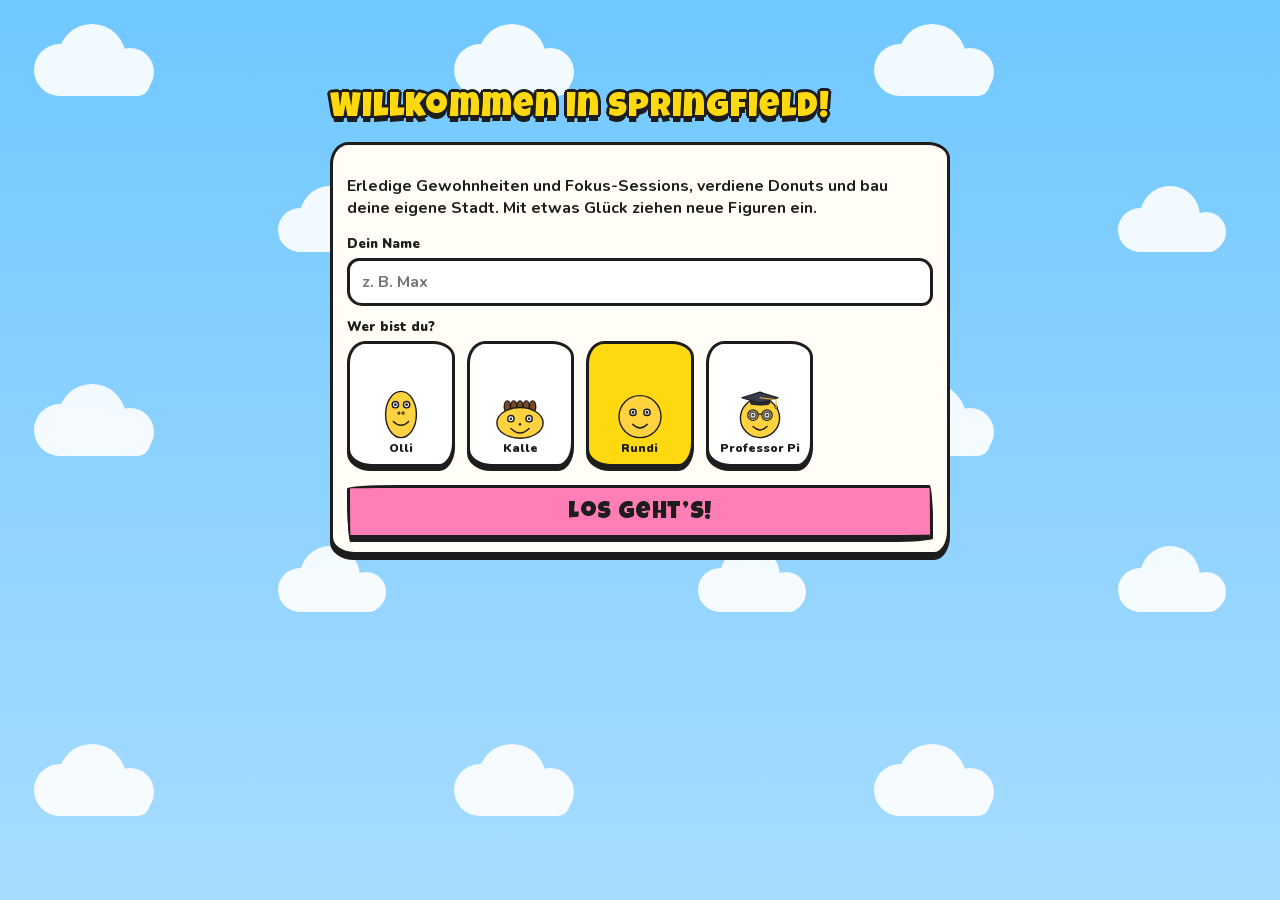
==== commit 6183ad90: "v21: Eigene Figuren aus Formen mit Stimmung und Sprech-Gesichtern 29 neue Figuren ersetzen die bishe" ====
--- a/index.html
+++ b/index.html
@@ -26,6 +26,7 @@
   <div id="bubble" class="bubble" hidden></div>
   <div id="modal" hidden><div class="sheet" id="sheet"></div></div>
   <div id="toasts"></div>
+  <script src="faces.js"></script>
   <script src="data.js"></script>
   <script src="questdata.js"></script>
   <script src="art.js"></script>
